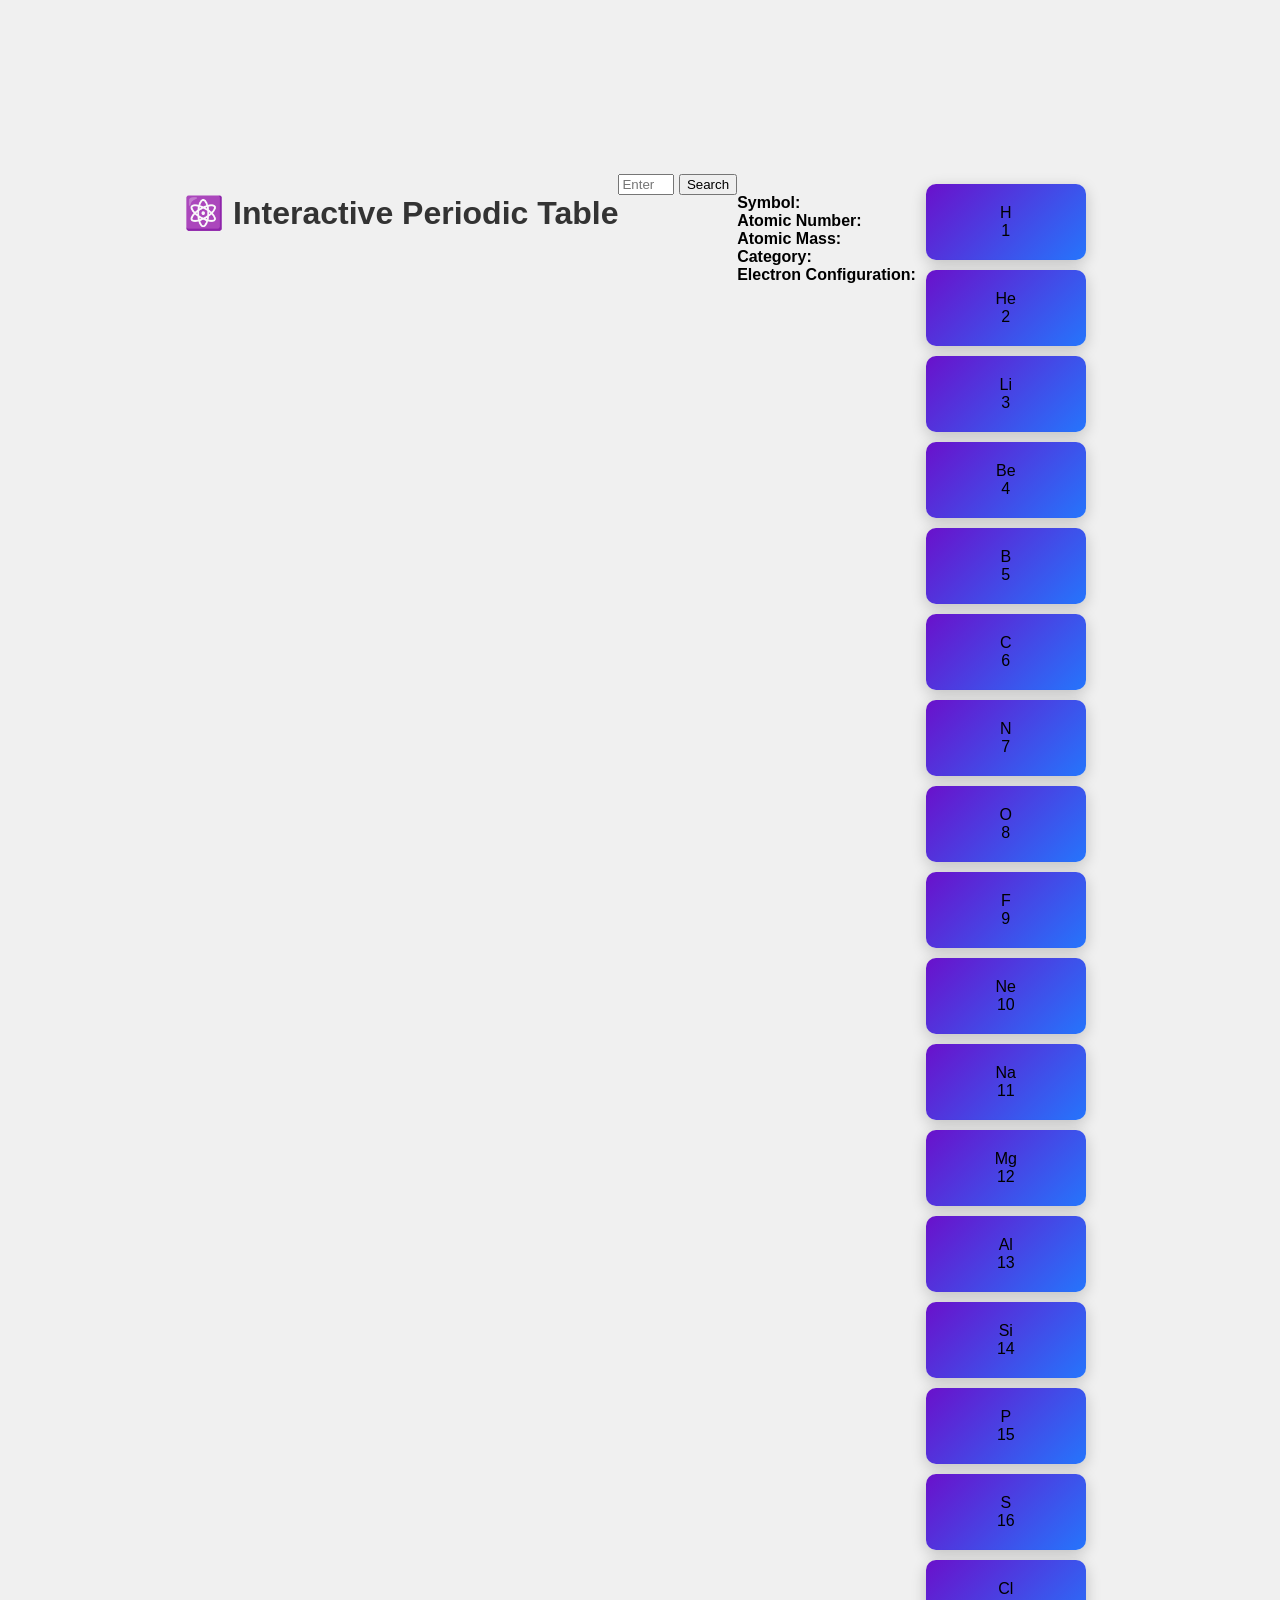
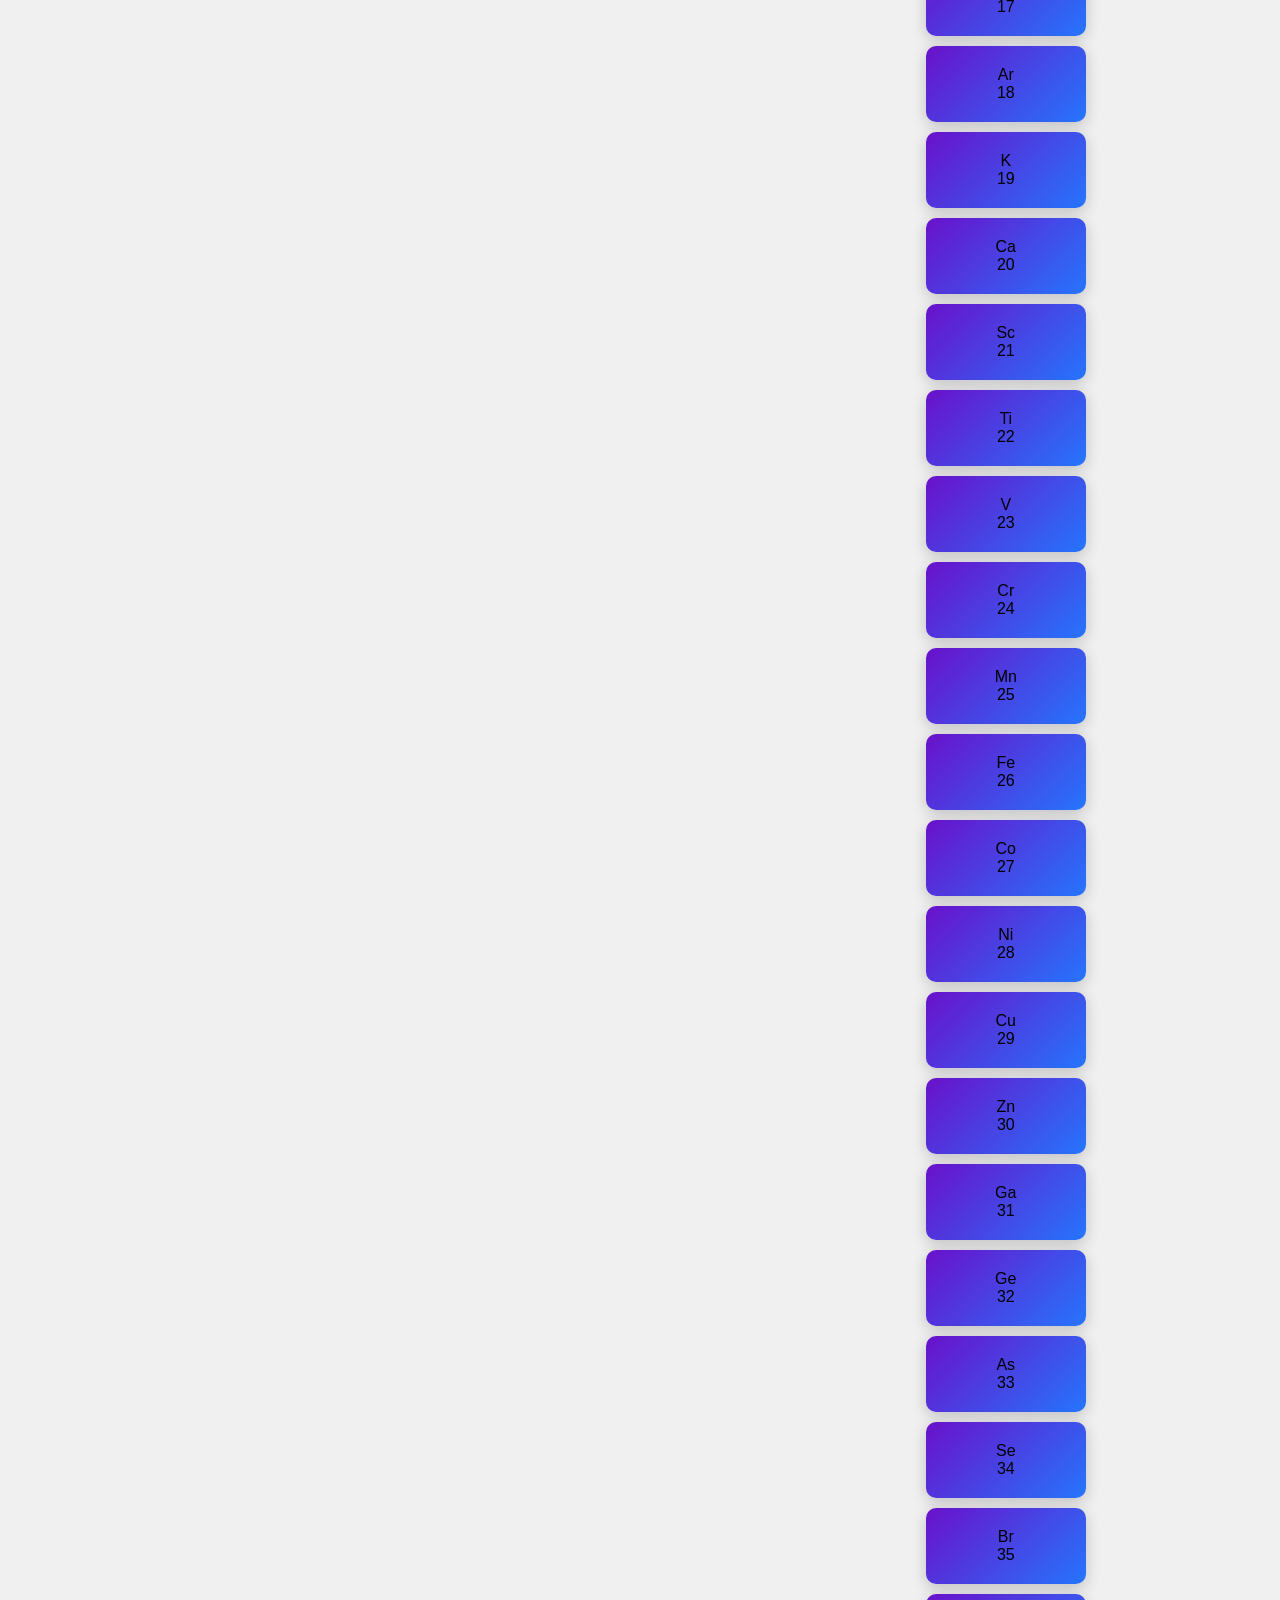
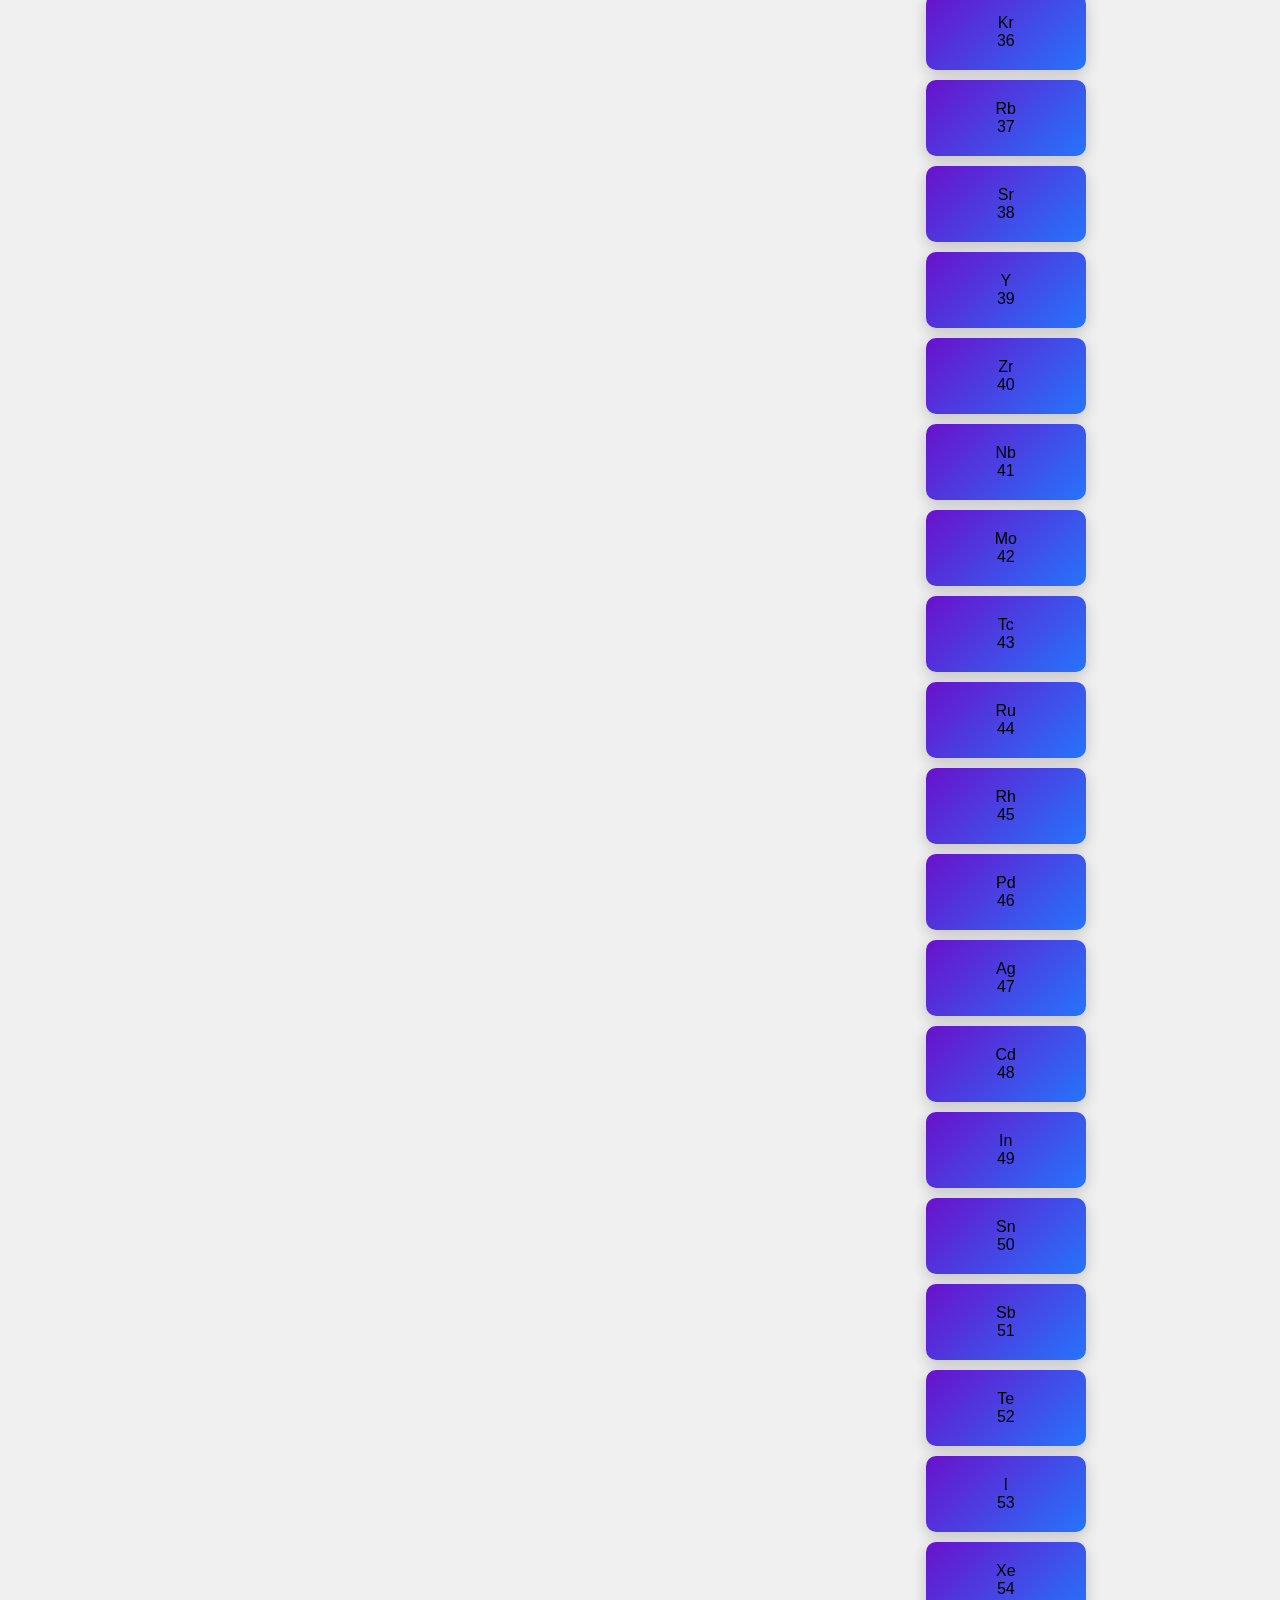
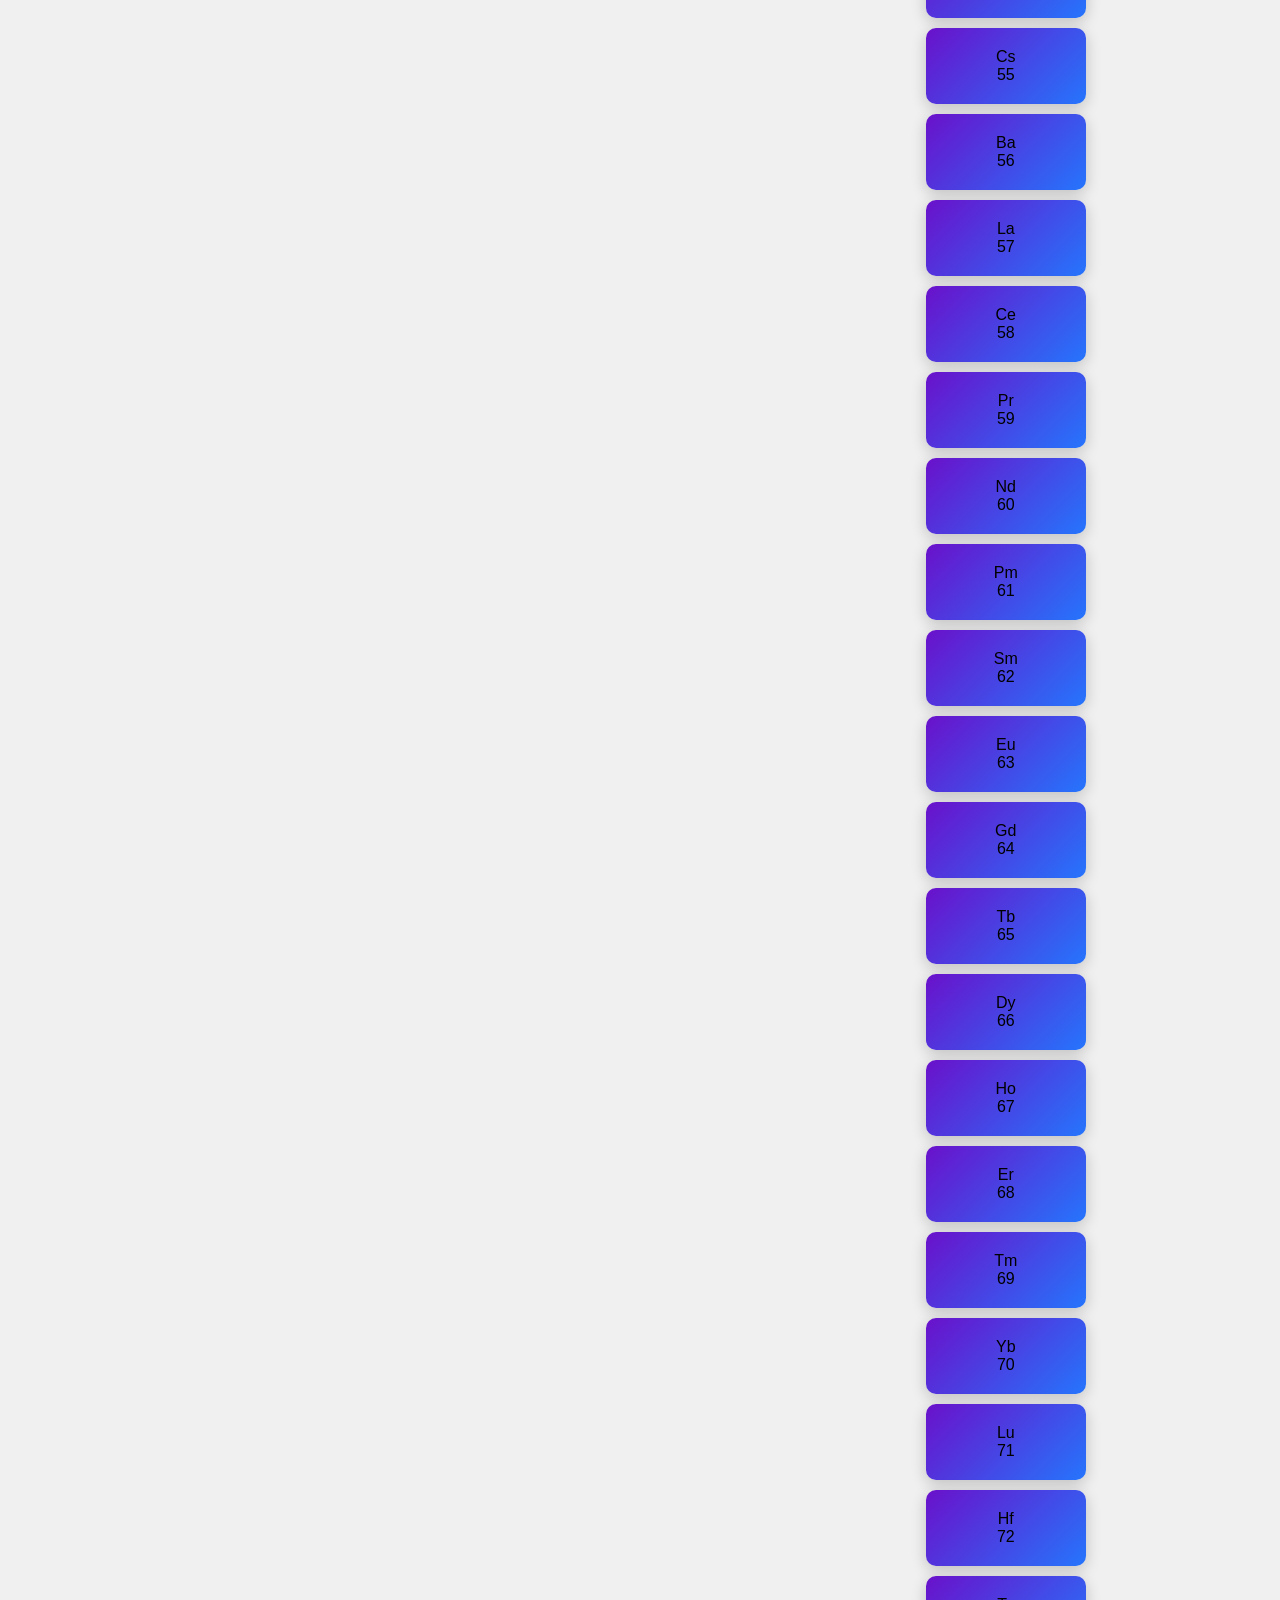
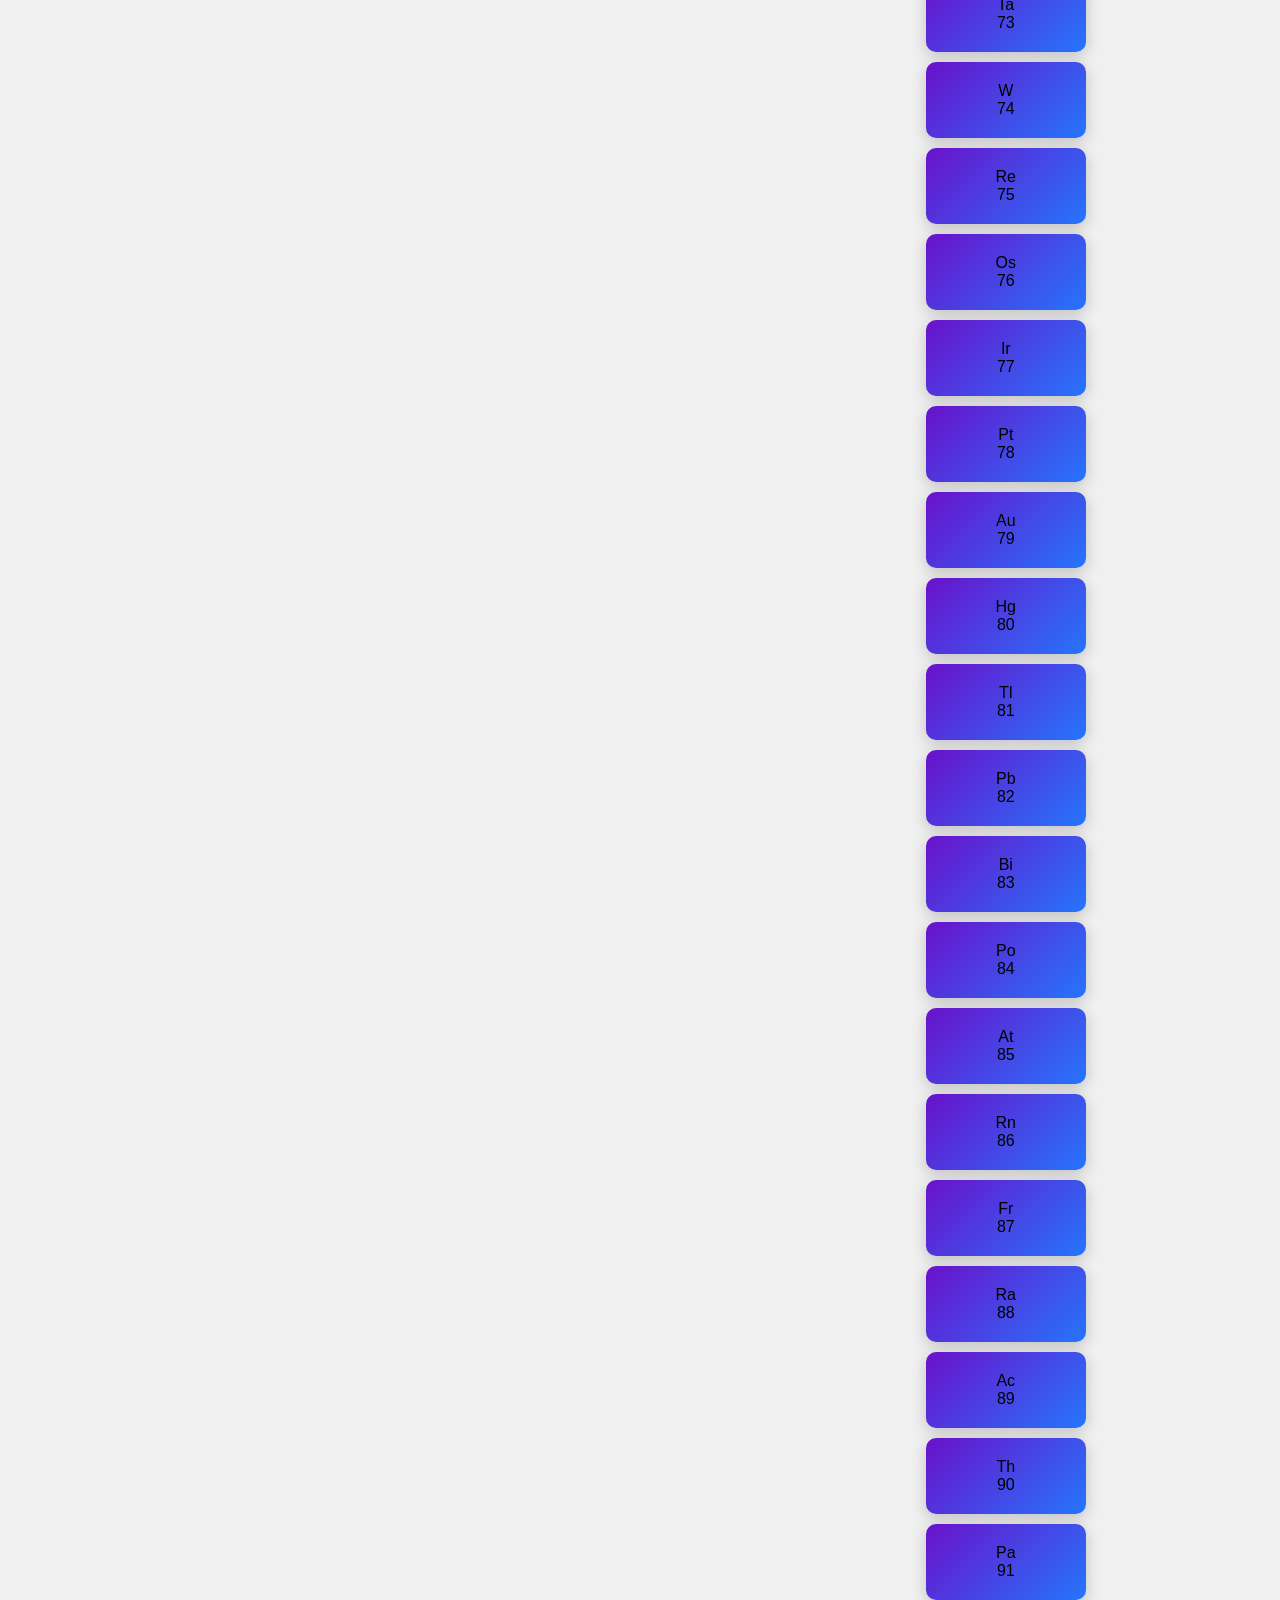
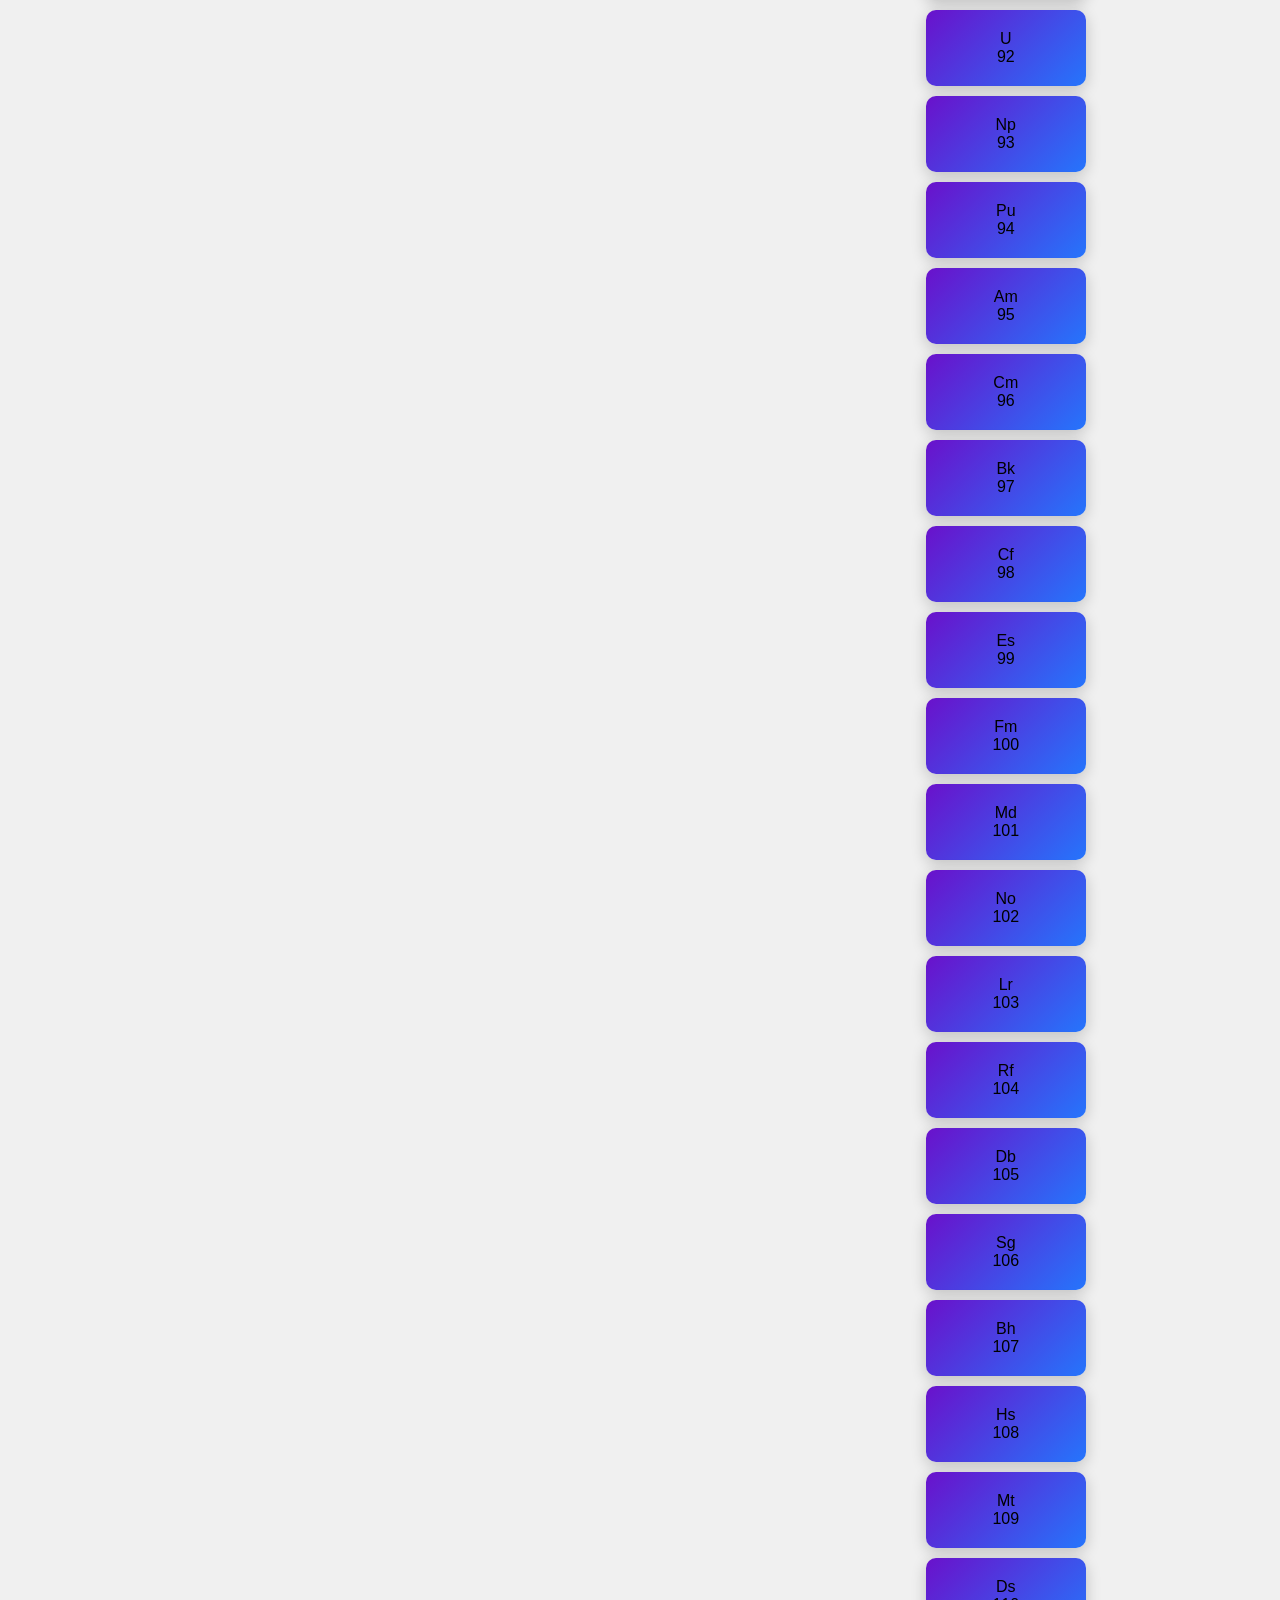
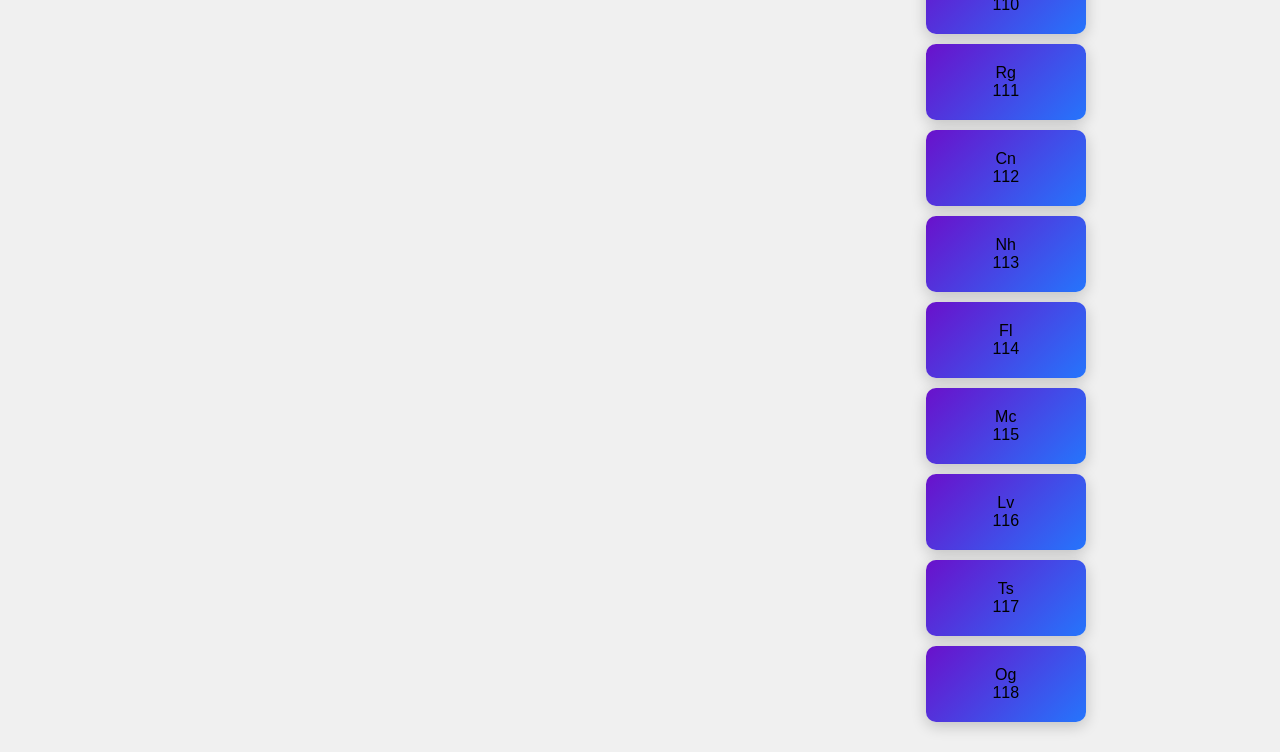
==== index_updated.html @ 952fcadb "Add initial HTML structure for periodic table" ====
<!DOCTYPE html>
<html lang="en">
<head>
    <meta charset="UTF-8">
    <meta name="viewport" content="width=device-width, initial-scale=1.0">
    <link rel="stylesheet" href="style.css">
    <script src="elements.js"></script>
    <script src="script.js" defer></script>
    <title>Interactive Periodic Table</title>
</head>
<body>
    <!-- Animated Background Wallpaper -->
    <div class="background-wallpaper">
        <canvas id="particle-canvas"></canvas>
        <div class="blob blob-1"></div>
        <div class="blob blob-2"></div>
        <div class="blob blob-3"></div>
    </div>

    <div class="container">
        <h1>⚛️ Interactive Periodic Table</h1>
        
        <div class="search-section">
            <input 
                type="number" 
                id="atomic-number" 
                placeholder="Enter Atomic Number (1-118)" 
                min="1" 
                max="118"
            >
            <button id="search-btn">Search</button>
        </div>

        <div id="element-info" class="element-info hidden">
            <h2 id="element-name"></h2>
            <div class="info-grid">
                <div><strong>Symbol:</strong> <span id="element-symbol"></span></div>
                <div><strong>Atomic Number:</strong> <span id="element-atomic"></span></div>
                <div><strong>Atomic Mass:</strong> <span id="element-mass"></span></div>
                <div><strong>Category:</strong> <span id="element-category"></span></div>
                <div><strong>Electron Configuration:</strong> <span id="element-config"></span></div>
            </div>
        </div>

        <div id="periodic-table" class="periodic-table">
            <!-- Elements will be generated here -->
        </div>
    </div>
</body>
</html>
---- style.css ----
.container {
    display: flex;
    flex-wrap: wrap;
    justify-content: center;
    padding: 20px;
}

.element {
    background: linear-gradient(135deg, #6a11cb 0%, #2575fc 100%);
    border-radius: 10px;
    margin: 10px;
    padding: 20px;
    width: 120px;
    box-shadow: 0 4px 15px rgba(0, 0, 0, 0.2);
    transition: transform 0.2s;
    text-align: center;
}

.element:hover {
    transform: scale(1.05);
}

.element h2 {
    font-size: 24px;
    color: white;
}

.element p {
    font-size: 14px;
    color: rgba(255, 255, 255, 0.8);
}

@media (max-width: 768px) {
    .element {
        width: 100px;
    }
}

@media (max-width: 480px) {
    .element {
        width: 80px;
    }
}

body {
    font-family: 'Arial', sans-serif;
    background: #f0f0f0;
    margin: 0;
    padding: 0;
}

h1 {
    text-align: center;
    margin-top: 20px;
    color: #333;
}
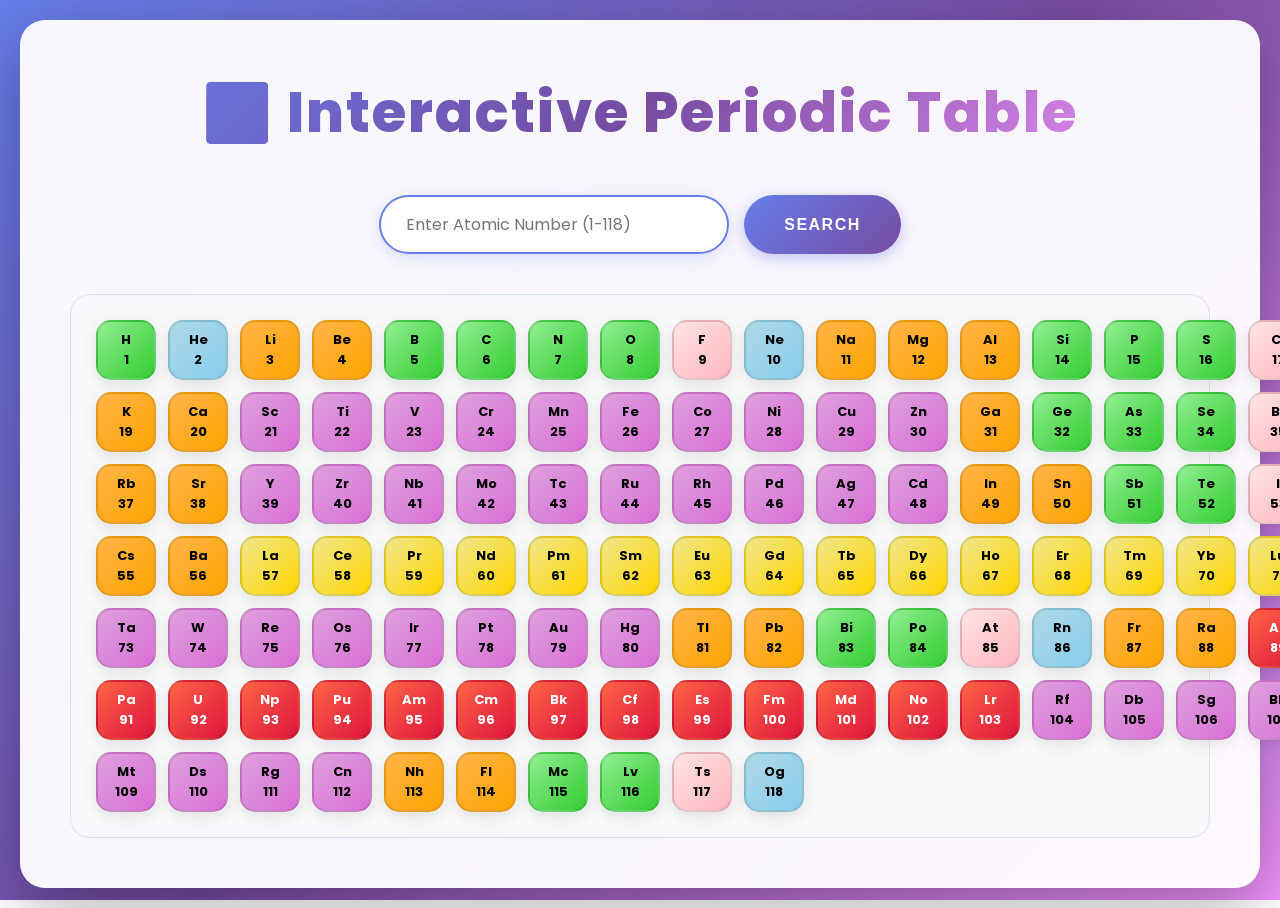
==== commit 0f079da1: "Remove particle canvas from index_updated.html" ====
--- a/index_updated.html
+++ b/index_updated.html
@@ -11,7 +11,6 @@
 <body>
     <!-- Animated Background Wallpaper -->
     <div class="background-wallpaper">
-        <canvas id="particle-canvas"></canvas>
         <div class="blob blob-1"></div>
         <div class="blob blob-2"></div>
         <div class="blob blob-3"></div>
--- a/style.css
+++ b/style.css
@@ -1,56 +1,293 @@
-.container {
-    display: flex;
-    flex-wrap: wrap;
-    justify-content: center;
-    padding: 20px;
-}
-
-.element {
-    background: linear-gradient(135deg, #6a11cb 0%, #2575fc 100%);
-    border-radius: 10px;
-    margin: 10px;
-    padding: 20px;
-    width: 120px;
-    box-shadow: 0 4px 15px rgba(0, 0, 0, 0.2);
-    transition: transform 0.2s;
-    text-align: center;
-}
-
-.element:hover {
-    transform: scale(1.05);
-}
-
-.element h2 {
-    font-size: 24px;
-    color: white;
-}
-
-.element p {
-    font-size: 14px;
-    color: rgba(255, 255, 255, 0.8);
-}
-
-@media (max-width: 768px) {
-    .element {
-        width: 100px;
-    }
-}
-
-@media (max-width: 480px) {
-    .element {
-        width: 80px;
-    }
-}
-
-body {
-    font-family: 'Arial', sans-serif;
-    background: #f0f0f0;
+@import url('https://fonts.googleapis.com/css2?family=Poppins:wght@300;400;600;700;800&display=swap');
+
+* {
     margin: 0;
     padding: 0;
-}
-
+    box-sizing: border-box;
+}
+
+/* ===== BACKGROUND WALLPAPER ===== */
+body {
+    font-family: 'Poppins', sans-serif;
+    background: linear-gradient(135deg, #667eea 0%, #764ba2 50%, #f093fb 100%);
+    background-attachment: fixed;
+    min-height: 100vh;
+    padding: 20px;
+    overflow-x: hidden;
+    position: relative;
+}
+
+/* Animated Background Wallpaper */
+.background-wallpaper {
+    position: fixed;
+    top: 0;
+    left: 0;
+    width: 100%;
+    height: 100%;
+    background: linear-gradient(135deg, #667eea 0%, #764ba2 50%, #f093fb 100%);
+    z-index: -2;
+    overflow: hidden;
+}
+
+/* Animated Blobs */
+.blob {
+    position: fixed;
+    opacity: 0.4;
+    filter: blur(40px);
+    z-index: -1;
+}
+
+.blob-1 {
+    width: 400px;
+    height: 400px;
+    background: rgba(255, 255, 255, 0.3);
+    border-radius: 40% 60% 70% 30% / 40% 50% 60% 50%;
+    top: -50%;
+    left: -50%;
+    animation: float1 20s infinite ease-in-out;
+}
+
+.blob-2 {
+    width: 350px;
+    height: 350px;
+    background: rgba(102, 126, 234, 0.2);
+    border-radius: 20% 80% 40% 60% / 60% 40% 80% 40%;
+    top: 50%;
+    right: -100px;
+    animation: float2 25s infinite ease-in-out;
+}
+
+.blob-3 {
+    width: 300px;
+    height: 300px;
+    background: rgba(240, 147, 251, 0.2);
+    border-radius: 50% 30% 60% 40% / 40% 60% 30% 50%;
+    bottom: -50%;
+    left: 50%;
+    animation: float3 22s infinite ease-in-out;
+}
+
+@keyframes float1 {
+    0%, 100% { transform: translate(0, 0) rotate(0deg); }
+    33% { transform: translate(30px, -50px) rotate(120deg); }
+    66% { transform: translate(-30px, 50px) rotate(240deg); }
+}
+
+@keyframes float2 {
+    0%, 100% { transform: translate(0, 0) rotate(0deg); }
+    33% { transform: translate(-40px, 40px) rotate(120deg); }
+    66% { transform: translate(40px, -40px) rotate(240deg); }
+}
+
+@keyframes float3 {
+    0%, 100% { transform: translate(0, 0) rotate(0deg); }
+    33% { transform: translate(50px, 30px) rotate(120deg); }
+    66% { transform: translate(-50px, -30px) rotate(240deg); }
+}
+
+/* ===== CONTAINER ===== */
+.container {
+    max-width: 1400px;
+    margin: 0 auto;
+    background: rgba(255, 255, 255, 0.95);
+    backdrop-filter: blur(10px);
+    border-radius: 25px;
+    padding: 50px;
+    box-shadow: 0 20px 60px rgba(0, 0, 0, 0.3);
+    position: relative;
+    z-index: 1;
+}
+
+/* ===== TITLE ===== */
 h1 {
     text-align: center;
-    margin-top: 20px;
-    color: #333;
-}
+    font-size: 3.5em;
+    font-weight: 800;
+    margin-bottom: 10px;
+    background: linear-gradient(135deg, #667eea, #764ba2, #f093fb);
+    -webkit-background-clip: text;
+    -webkit-text-fill-color: transparent;
+    background-clip: text;
+    animation: titleGlow 3s ease-in-out infinite;
+    letter-spacing: 2px;
+}
+
+@keyframes titleGlow {
+    0%, 100% { text-shadow: 0 0 20px rgba(102, 126, 234, 0.5); }
+    50% { text-shadow: 0 0 40px rgba(240, 147, 251, 0.8); }
+}
+
+/* ===== SEARCH SECTION ===== */
+.search-section {
+    display: flex;
+    justify-content: center;
+    gap: 15px;
+    margin: 40px 0;
+    flex-wrap: wrap;
+}
+
+#atomic-number {
+    padding: 15px 25px;
+    font-size: 16px;
+    border: 2px solid #667eea;
+    border-radius: 50px;
+    width: 350px;
+    background: rgba(255, 255, 255, 0.8);
+    backdrop-filter: blur(10px);
+    transition: all 0.3s ease;
+    box-shadow: 0 4px 15px rgba(102, 126, 234, 0.2);
+    font-family: 'Poppins', sans-serif;
+}
+
+#atomic-number:focus {
+    outline: none;
+    border-color: #764ba2;
+    box-shadow: 0 8px 30px rgba(102, 126, 234, 0.5);
+    transform: translateY(-3px);
+}
+
+#search-btn {
+    padding: 15px 40px;
+    font-size: 16px;
+    font-weight: 700;
+    background: linear-gradient(135deg, #667eea 0%, #764ba2 100%);
+    color: white;
+    border: none;
+    border-radius: 50px;
+    cursor: pointer;
+    transition: all 0.3s;
+    box-shadow: 0 4px 15px rgba(102, 126, 234, 0.4);
+    text-transform: uppercase;
+    letter-spacing: 1.5px;
+}
+
+#search-btn:hover {
+    transform: translateY(-5px);
+    box-shadow: 0 10px 35px rgba(102, 126, 234, 0.6);
+}
+
+/* ===== ELEMENT INFO BOX ===== */
+.element-info {
+    background: linear-gradient(135deg, rgba(240, 147, 251, 0.7), rgba(245, 87, 108, 0.7));
+    backdrop-filter: blur(20px);
+    border-radius: 20px;
+    padding: 30px;
+    margin-bottom: 40px;
+    display: none;
+    color: white;
+    box-shadow: 0 8px 32px rgba(31, 38, 135, 0.37);
+    border: 1px solid rgba(255, 255, 255, 0.18);
+}
+
+.element-info.show {
+    display: block;
+    animation: slideDown 0.5s cubic-bezier(0.34, 1.56, 0.64, 1);
+}
+
+@keyframes slideDown {
+    from {
+        opacity: 0;
+        transform: translateY(-30px);
+    }
+    to {
+        opacity: 1;
+        transform: translateY(0);
+    }
+}
+
+#element-name {
+    font-size: 2.8em;
+    margin-bottom: 20px;
+    font-weight: 800;
+    text-shadow: 0 2px 15px rgba(0, 0, 0, 0.3);
+}
+
+.info-grid {
+    display: grid;
+    grid-template-columns: repeat(auto-fit, minmax(200px, 1fr));
+    gap: 15px;
+}
+
+.info-grid div {
+    background: rgba(255, 255, 255, 0.15);
+    padding: 20px;
+    border-radius: 15px;
+    backdrop-filter: blur(10px);
+    border: 1px solid rgba(255, 255, 255, 0.3);
+}
+
+/* ===== PERIODIC TABLE ===== */
+.periodic-table {
+    display: grid;
+    grid-template-columns: repeat(18, 1fr);
+    gap: 12px;
+    margin-top: 40px;
+    padding: 25px;
+    background: rgba(245, 247, 250, 0.7);
+    backdrop-filter: blur(10px);
+    border-radius: 20px;
+    border: 1px solid rgba(102, 126, 234, 0.2);
+}
+
+.element {
+    aspect-ratio: 1;
+    display: flex;
+    flex-direction: column;
+    justify-content: center;
+    align-items: center;
+    border: 2px solid rgba(0, 0, 0, 0.1);
+    border-radius: 15px;
+    cursor: pointer;
+    font-size: 13px;
+    font-weight: 700;
+    transition: all 0.3s cubic-bezier(0.4, 0, 0.2, 1);
+    padding: 8px;
+    text-align: center;
+    user-select: none;
+    box-shadow: 0 5px 15px rgba(0, 0, 0, 0.1);
+    background: white;
+}
+
+.element:hover {
+    transform: translateY(-8px) scale(1.08);
+    box-shadow: 0 15px 40px rgba(0, 0, 0, 0.2);
+}
+
+.element.highlight {
+    background: linear-gradient(135deg, #FFD700 0%, #FFA500 100%) !important;
+    border-color: #FF8C00 !important;
+    box-shadow: 0 0 30px rgba(255, 215, 0, 0.8), 0 0 60px rgba(255, 165, 0, 0.5) !important;
+    transform: scale(1.2) !important;
+    z-index: 10;
+}
+
+/* Element Categories */
+.element.metal { background: linear-gradient(135deg, #FFB347 0%, #FFA500 100%); }
+.element.nonmetal { background: linear-gradient(135deg, #90EE90 0%, #32CD32 100%); }
+.element.halogen { background: linear-gradient(135deg, #FFE4E1 0%, #FFB6C1 100%); }
+.element.noble-gas { background: linear-gradient(135deg, #ADD8E6 0%, #87CEEB 100%); }
+.element.transition-metal { background: linear-gradient(135deg, #DDA0DD 0%, #DA70D6 100%); }
+.element.lanthanide { background: linear-gradient(135deg, #F0E68C 0%, #FFD700 100%); }
+.element.actinide { background: linear-gradient(135deg, #FF6347 0%, #DC143C 100%); color: white; }
+
+/* ===== RESPONSIVE DESIGN ===== */
+@media (max-width: 1024px) {
+    .periodic-table { grid-template-columns: repeat(12, 1fr); }
+    h1 { font-size: 2.5em; }
+    .container { padding: 35px; }
+}
+
+@media (max-width: 768px) {
+    .periodic-table { grid-template-columns: repeat(8, 1fr); }
+    #atomic-number { width: 100%; }
+    .search-section { flex-direction: column; }
+    #search-btn { width: 100%; }
+    h1 { font-size: 2em; }
+    .container { padding: 25px; }
+}
+
+@media (max-width: 480px) {
+    .periodic-table { grid-template-columns: repeat(5, 1fr); }
+    h1 { font-size: 1.6em; }
+    .container { padding: 15px; }
+}
